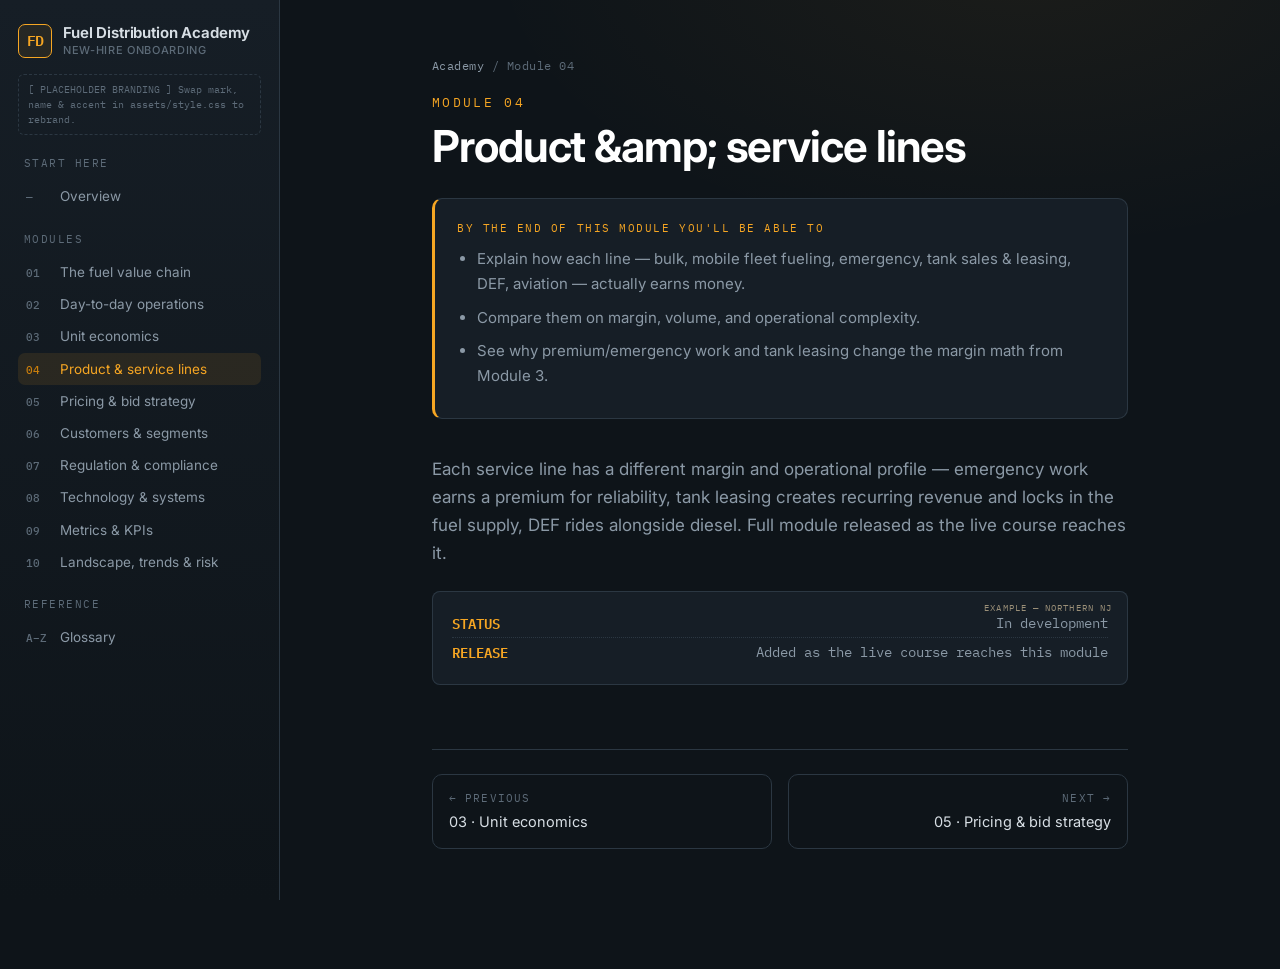
==== module-4.html @ 537ce9d8 "Add files via upload" ====
<!DOCTYPE html>
<html lang="en">
<head>
<meta charset="UTF-8">
<meta name="viewport" content="width=device-width, initial-scale=1.0">
<title>Module 04 · Product &amp; service lines — Fuel Distribution Academy</title>
<link rel="preconnect" href="https://fonts.googleapis.com">
<link rel="preconnect" href="https://fonts.gstatic.com" crossorigin>
<link href="https://fonts.googleapis.com/css2?family=Inter:wght@400;500;600;680&family=IBM+Plex+Mono:wght@400;500;600&display=swap" rel="stylesheet">
<link rel="stylesheet" href="assets/style.css">
</head>
<body>
<div class="shell">
  <aside class="rail">
    <div class="brand">
      <div class="mark">FD</div>
      <div class="name">Fuel Distribution Academy<span>New-hire onboarding</span></div>
    </div>
    <div class="placeholder-note">[ PLACEHOLDER BRANDING ] Swap mark, name &amp; accent in assets/style.css to rebrand.</div>
    <nav class="nav">
      <div class="nav-label">Start here</div>
      <a href="index.html"><span class="num">—</span><span>Overview</span></a>
      <div class="nav-label">Modules</div>
      <a href="module-1.html"><span class="num">01</span><span>The fuel value chain</span></a>
      <a href="module-2.html"><span class="num">02</span><span>Day-to-day operations</span></a>
      <a href="module-3.html"><span class="num">03</span><span>Unit economics</span></a>
      <a href="module-4.html"><span class="num">04</span><span>Product &amp; service lines</span></a>
      <a href="module-5.html"><span class="num">05</span><span>Pricing &amp; bid strategy</span></a>
      <a href="module-6.html"><span class="num">06</span><span>Customers &amp; segments</span></a>
      <a href="module-7.html"><span class="num">07</span><span>Regulation &amp; compliance</span></a>
      <a href="module-8.html"><span class="num">08</span><span>Technology &amp; systems</span></a>
      <a href="module-9.html"><span class="num">09</span><span>Metrics &amp; KPIs</span></a>
      <a href="module-10.html"><span class="num">10</span><span>Landscape, trends &amp; risk</span></a>
      <div class="nav-label">Reference</div>
      <a href="glossary.html"><span class="num">A–Z</span><span>Glossary</span></a>
    </nav>
  </aside>
  <main class="main">
    <div class="wrap">
      <div class="crumb"><a href="index.html">Academy</a> / Module 04</div>
      <div class="module-num">Module 04</div>
      <h1>Product &amp;amp; service lines</h1>
      <div class="objectives">
        <div class="h">By the end of this module you'll be able to</div>
        <ul>
          <li>Explain how each line — bulk, mobile fleet fueling, emergency, tank sales &amp; leasing, DEF, aviation — actually earns money.</li>
          <li>Compare them on margin, volume, and operational complexity.</li>
          <li>See why premium/emergency work and tank leasing change the margin math from Module 3.</li>
        </ul>
      </div>
      <p style="color:var(--text-dim)">Each service line has a different margin and operational profile — emergency work earns a premium for reliability, tank leasing creates recurring revenue and locks in the fuel supply, DEF rides alongside diesel. Full module released as the live course reaches it.</p>
      <div class="ticket" style="background:#161e26;color:var(--text-dim);box-shadow:inset 0 0 0 1px var(--line)">
        <div class="row" style="border-color:#2b3742"><b style="color:var(--amber)">STATUS</b><span>In development</span></div>
        <div class="row" style="border-color:#2b3742"><b style="color:var(--amber)">RELEASE</b><span>Added as the live course reaches this module</span></div>
      </div>
<nav class="pager"><a href="module-3.html"><div class="dir">← Previous</div><div class="ttl">03 · Unit economics</div></a><a class="next" href="module-5.html"><div class="dir">Next →</div><div class="ttl">05 · Pricing &amp; bid strategy</div></a></nav>
    </div>
  </main>
</div>
<script src="assets/app.js"></script>
</body>
</html>
---- assets/style.css ----
/* ============================================================
   Fuel Distribution Academy — shared styles
   Visual direction: the "instrument panel" of a fuel distributor.
   Steel/diesel palette, a gauge-amber accent, monospace for all
   numbers/prices (the way a rack ticket reads), humanist sans for body.
   ============================================================ */

:root {
  /* palette — steel & diesel */
  --ink:        #0e1419;   /* near-black steel */
  --panel:      #161e26;   /* raised panel */
  --panel-2:    #1d2832;   /* hover / nested */
  --line:       #2b3742;   /* hairline */
  --line-soft:  #222d37;
  --text:       #d7dee4;   /* primary text on dark */
  --text-dim:   #8b99a6;   /* secondary */
  --text-faint: #5d6b78;   /* captions */
  --amber:      #f6a623;   /* gauge amber — the one accent */
  --amber-deep: #c97e0c;
  --diesel:     #6fd08c;   /* "clear" green, used sparingly for correct/answer */
  --dyed:       #e0564b;   /* red-dyed diesel cue, used for warnings/risk */
  --paper:      #f4f2ec;   /* rack-ticket paper for callouts */

  --maxw: 1180px;
  --rail: 280px;

  --mono: 'IBM Plex Mono', ui-monospace, 'SF Mono', Menlo, monospace;
  --sans: 'Inter', system-ui, -apple-system, 'Segoe UI', sans-serif;
}

* { box-sizing: border-box; }

html { scroll-behavior: smooth; }
@media (prefers-reduced-motion: reduce) {
  html { scroll-behavior: auto; }
  * { animation: none !important; transition: none !important; }
}

body {
  margin: 0;
  background:
    radial-gradient(900px 500px at 80% -5%, rgba(246,166,35,0.06), transparent 60%),
    var(--ink);
  color: var(--text);
  font-family: var(--sans);
  font-size: 17px;
  line-height: 1.65;
  -webkit-font-smoothing: antialiased;
}

a { color: var(--amber); text-decoration: none; }
a:hover { text-decoration: underline; }

/* ---------- layout shell ---------- */
.shell { display: grid; grid-template-columns: var(--rail) 1fr; min-height: 100vh; }

/* ---------- sidebar ---------- */
.rail {
  position: sticky; top: 0; align-self: start;
  height: 100vh; overflow-y: auto;
  background: linear-gradient(180deg, var(--panel), var(--ink));
  border-right: 1px solid var(--line);
  padding: 24px 18px 40px;
}
.brand { display: flex; align-items: center; gap: 11px; margin-bottom: 4px; }
.brand .mark {
  width: 34px; height: 34px; flex: none;
  border: 1.5px solid var(--amber); border-radius: 7px;
  display: grid; place-items: center;
  font-family: var(--mono); font-weight: 600; color: var(--amber);
  font-size: 15px; letter-spacing: -1px;
  background: rgba(246,166,35,0.07);
}
.brand .name { font-weight: 650; font-size: 15px; line-height: 1.2; letter-spacing: -0.01em; }
.brand .name span { display: block; color: var(--text-faint); font-weight: 500; font-size: 11px; letter-spacing: 0.06em; text-transform: uppercase; margin-top: 2px; }
.rail .placeholder-note {
  font-family: var(--mono); font-size: 10px; color: var(--text-faint);
  border: 1px dashed var(--line); border-radius: 6px;
  padding: 7px 9px; margin: 16px 0 20px; line-height: 1.5;
}

.nav-label {
  font-family: var(--mono); font-size: 10.5px; letter-spacing: 0.14em;
  text-transform: uppercase; color: var(--text-faint);
  margin: 18px 6px 8px;
}
.nav a {
  display: grid; grid-template-columns: 30px 1fr; align-items: baseline;
  gap: 4px; padding: 7px 8px; border-radius: 7px;
  color: var(--text-dim); font-size: 13.5px; line-height: 1.35;
  text-decoration: none; transition: background 0.15s, color 0.15s;
}
.nav a .num { font-family: var(--mono); font-size: 11px; color: var(--text-faint); }
.nav a:hover { background: var(--panel-2); color: var(--text); text-decoration: none; }
.nav a.active { background: rgba(246,166,35,0.10); color: var(--amber); }
.nav a.active .num { color: var(--amber-deep); }

/* ---------- main column ---------- */
.main { padding: 0; min-width: 0; }
.wrap { max-width: 760px; margin: 0 auto; padding: 56px 32px 120px; }

/* ---------- hero (home only) ---------- */
.hero { max-width: var(--maxw); margin: 0 auto; padding: 80px 32px 40px; }
.hero .eyebrow {
  font-family: var(--mono); font-size: 12px; letter-spacing: 0.16em;
  text-transform: uppercase; color: var(--amber); margin-bottom: 22px;
}
.hero h1 {
  font-size: clamp(38px, 6vw, 68px); line-height: 1.02; letter-spacing: -0.03em;
  font-weight: 680; margin: 0 0 22px; color: #fff;
}
.hero h1 em { font-style: normal; color: var(--amber); }
.hero .lede { font-size: 20px; color: var(--text-dim); max-width: 620px; line-height: 1.6; }

/* ticker strip under hero */
.ticker {
  max-width: var(--maxw); margin: 30px auto 0; padding: 0 32px;
  display: flex; flex-wrap: wrap; gap: 10px;
}
.tick {
  font-family: var(--mono); font-size: 12.5px;
  border: 1px solid var(--line); border-radius: 6px;
  padding: 7px 11px; color: var(--text-dim);
  background: var(--panel);
}
.tick b { color: var(--text); font-weight: 600; }
.tick .up { color: var(--dyed); }
.tick .dn { color: var(--diesel); }

/* ---------- module grid (home) ---------- */
.grid {
  max-width: var(--maxw); margin: 64px auto 0; padding: 0 32px;
  display: grid; grid-template-columns: repeat(2, 1fr); gap: 16px;
}
.card {
  display: block; border: 1px solid var(--line); border-radius: 12px;
  background: linear-gradient(180deg, var(--panel), rgba(22,30,38,0.5));
  padding: 22px 22px 24px; color: var(--text); text-decoration: none;
  transition: border-color 0.18s, transform 0.18s, background 0.18s;
}
.card:hover { border-color: var(--amber-deep); transform: translateY(-2px); text-decoration: none; background: var(--panel-2); }
.card .cnum { font-family: var(--mono); font-size: 12px; color: var(--amber); letter-spacing: 0.1em; }
.card h3 { margin: 8px 0 7px; font-size: 19px; letter-spacing: -0.01em; line-height: 1.2; color: #fff; }
.card p { margin: 0; color: var(--text-dim); font-size: 14.5px; line-height: 1.5; }

/* ---------- article (module pages) ---------- */
.crumb { font-family: var(--mono); font-size: 12px; color: var(--text-faint); letter-spacing: 0.04em; margin-bottom: 16px; }
.crumb a { color: var(--text-dim); }
.module-num {
  font-family: var(--mono); font-size: 13px; letter-spacing: 0.18em;
  text-transform: uppercase; color: var(--amber); margin-bottom: 10px;
}
.wrap h1 { font-size: clamp(30px, 5vw, 44px); line-height: 1.06; letter-spacing: -0.025em; font-weight: 670; margin: 0 0 28px; color: #fff; }
.wrap h2 {
  font-size: 24px; letter-spacing: -0.015em; margin: 52px 0 14px; color: #fff;
  padding-top: 10px; font-weight: 640;
}
.wrap h3 { font-size: 18px; margin: 32px 0 10px; color: var(--text); font-weight: 620; }
.wrap p { margin: 0 0 18px; }
.wrap ul, .wrap ol { margin: 0 0 18px; padding-left: 22px; }
.wrap li { margin-bottom: 9px; }
.wrap strong { color: #fff; font-weight: 640; }
.wrap em { color: var(--text); }

/* objectives panel */
.objectives {
  border: 1px solid var(--line); border-left: 3px solid var(--amber);
  border-radius: 10px; background: var(--panel);
  padding: 20px 22px; margin: 0 0 36px;
}
.objectives .h {
  font-family: var(--mono); font-size: 11px; letter-spacing: 0.14em;
  text-transform: uppercase; color: var(--amber); margin: 0 0 10px;
}
.objectives ul { margin: 0; padding-left: 20px; }
.objectives li { color: var(--text-dim); font-size: 15px; }

/* rack-ticket style callout (for concrete examples) */
.ticket {
  background: var(--paper); color: #1a1a1a; border-radius: 8px;
  padding: 18px 20px; margin: 24px 0; font-family: var(--mono);
  font-size: 14px; line-height: 1.6;
  box-shadow: 0 1px 0 rgba(0,0,0,0.4), inset 0 0 0 1px rgba(0,0,0,0.08);
  position: relative;
}
.ticket::before {
  content: "EXAMPLE — NORTHERN NJ"; position: absolute; top: 10px; right: 16px;
  font-size: 9px; letter-spacing: 0.12em; color: #9a8f78;
}
.ticket .row { display: flex; justify-content: space-between; gap: 16px; border-bottom: 1px dotted #c9c2b2; padding: 3px 0; }
.ticket .row:last-child { border-bottom: 0; }
.ticket .row b { font-weight: 600; }
.ticket .tot { margin-top: 8px; border-top: 1.5px solid #1a1a1a; padding-top: 8px; font-weight: 700; }

/* inline data emphasis */
.num { font-family: var(--mono); color: var(--amber); font-weight: 500; }

/* key terms */
.terms { border-top: 1px solid var(--line); margin-top: 44px; padding-top: 24px; }
.terms .h { font-family: var(--mono); font-size: 11px; letter-spacing: 0.14em; text-transform: uppercase; color: var(--text-faint); margin-bottom: 14px; }
.terms dl { margin: 0; }
.terms dt { font-family: var(--mono); color: var(--amber); font-size: 14px; margin-top: 14px; }
.terms dd { margin: 4px 0 0; color: var(--text-dim); font-size: 15px; }

/* check-your-understanding */
.checks { margin-top: 44px; }
.checks > .h { font-family: var(--mono); font-size: 11px; letter-spacing: 0.14em; text-transform: uppercase; color: var(--amber); margin-bottom: 16px; }
details.q {
  border: 1px solid var(--line); border-radius: 10px; background: var(--panel);
  margin-bottom: 12px; overflow: hidden;
}
details.q summary {
  cursor: pointer; padding: 16px 20px; font-weight: 560; color: var(--text);
  list-style: none; display: flex; gap: 12px; align-items: flex-start;
}
details.q summary::-webkit-details-marker { display: none; }
details.q summary .qn {
  font-family: var(--mono); color: var(--amber); flex: none; font-size: 14px; margin-top: 1px;
}
details.q summary .reveal {
  margin-left: auto; font-family: var(--mono); font-size: 11px; color: var(--text-faint);
  border: 1px solid var(--line); border-radius: 5px; padding: 2px 8px; white-space: nowrap;
}
details.q[open] summary .reveal { color: var(--amber); border-color: var(--amber-deep); }
details.q .ans {
  padding: 0 20px 18px 46px; color: var(--text-dim); font-size: 15px;
  border-top: 1px solid var(--line-soft); margin-top: 2px; padding-top: 14px;
}
details.q .ans strong { color: var(--diesel); }

/* page nav (prev/next) */
.pager { display: flex; justify-content: space-between; gap: 16px; margin-top: 64px; border-top: 1px solid var(--line); padding-top: 24px; }
.pager a { display: block; flex: 1; border: 1px solid var(--line); border-radius: 10px; padding: 14px 16px; color: var(--text); }
.pager a:hover { border-color: var(--amber-deep); text-decoration: none; background: var(--panel); }
.pager .dir { font-family: var(--mono); font-size: 11px; color: var(--text-faint); letter-spacing: 0.1em; text-transform: uppercase; }
.pager .ttl { font-size: 14.5px; margin-top: 3px; color: var(--text); }
.pager .next { text-align: right; }
.pager .disabled { opacity: 0.3; pointer-events: none; }

/* glossary */
.glossary-search {
  width: 100%; background: var(--panel); border: 1px solid var(--line);
  border-radius: 9px; padding: 13px 15px; color: var(--text);
  font-family: var(--mono); font-size: 14px; margin-bottom: 8px;
}
.glossary-search:focus { outline: none; border-color: var(--amber); }
.gcount { font-family: var(--mono); font-size: 12px; color: var(--text-faint); margin-bottom: 24px; }
.gitem { border-bottom: 1px solid var(--line-soft); padding: 16px 0; }
.gitem .term { font-family: var(--mono); color: var(--amber); font-size: 16px; }
.gitem .def { color: var(--text-dim); font-size: 15px; margin-top: 5px; }
.gitem.hidden { display: none; }

/* footer */
.foot { border-top: 1px solid var(--line); margin-top: 40px; padding: 28px 0 0; color: var(--text-faint); font-size: 12.5px; font-family: var(--mono); }

/* focus visibility */
:focus-visible { outline: 2px solid var(--amber); outline-offset: 2px; border-radius: 4px; }

/* ---------- responsive ---------- */
@media (max-width: 860px) {
  .shell { grid-template-columns: 1fr; }
  .rail {
    position: static; height: auto; border-right: 0;
    border-bottom: 1px solid var(--line);
  }
  .nav { display: grid; grid-template-columns: repeat(2, 1fr); gap: 2px; }
  .nav-label { grid-column: 1 / -1; }
  .grid { grid-template-columns: 1fr; }
  .hero { padding-top: 48px; }
  .wrap { padding: 36px 22px 90px; }
  .pager { flex-direction: column; }
}

/* ============================================================
   Answer-and-check feature (added in v2)
   ============================================================ */
details.q .answer-zone {
  padding: 4px 20px 18px 46px;
  border-top: 1px solid var(--line-soft);
  margin-top: 2px;
}
.answer-zone .prompt {
  font-family: var(--mono); font-size: 11px; letter-spacing: 0.1em;
  text-transform: uppercase; color: var(--text-faint); margin: 14px 0 8px;
}
.answer-box {
  width: 100%; min-height: 92px; resize: vertical;
  background: var(--ink); border: 1px solid var(--line); border-radius: 9px;
  color: var(--text); font-family: var(--sans); font-size: 15px; line-height: 1.55;
  padding: 12px 14px;
}
.answer-box:focus { outline: none; border-color: var(--amber); }
.answer-box::placeholder { color: var(--text-faint); }
.answer-actions { display: flex; gap: 10px; align-items: center; margin-top: 10px; flex-wrap: wrap; }
.btn-check {
  font-family: var(--sans); font-weight: 600; font-size: 14px;
  background: var(--amber); color: #1a1206; border: 0; border-radius: 8px;
  padding: 10px 18px; cursor: pointer; transition: background 0.15s;
}
.btn-check:hover { background: #ffb733; }
.btn-check:disabled { opacity: 0.55; cursor: default; }
.dictation-hint {
  font-family: var(--mono); font-size: 11px; color: var(--text-faint);
}
.dictation-hint b { color: var(--text-dim); font-weight: 500; }

.feedback {
  margin-top: 16px; border: 1px solid var(--line); border-left: 3px solid var(--diesel);
  border-radius: 10px; background: var(--panel); padding: 16px 18px;
  font-size: 15px; line-height: 1.6; color: var(--text); display: none;
}
.feedback.show { display: block; }
.feedback .fh {
  font-family: var(--mono); font-size: 11px; letter-spacing: 0.12em; text-transform: uppercase;
  color: var(--diesel); margin-bottom: 10px;
}
.feedback p { margin: 0 0 12px; }
.feedback p:last-child { margin-bottom: 0; }
.feedback.error { border-left-color: var(--dyed); }
.feedback.error .fh { color: var(--dyed); }

.thinking { display: inline-flex; gap: 5px; align-items: center; }
.thinking span {
  width: 6px; height: 6px; border-radius: 50%; background: var(--diesel);
  animation: pulse 1.2s infinite ease-in-out;
}
.thinking span:nth-child(2) { animation-delay: 0.2s; }
.thinking span:nth-child(3) { animation-delay: 0.4s; }
@keyframes pulse { 0%,100% { opacity: 0.3; } 50% { opacity: 1; } }

.model-answer {
  margin-top: 14px; padding-top: 14px; border-top: 1px dotted var(--line);
  color: var(--text-dim); font-size: 14.5px; display: none;
}
.model-answer.show { display: block; }
.model-answer .mh {
  font-family: var(--mono); font-size: 11px; letter-spacing: 0.1em; text-transform: uppercase;
  color: var(--text-faint); margin-bottom: 6px;
}
.model-answer strong { color: var(--diesel); }
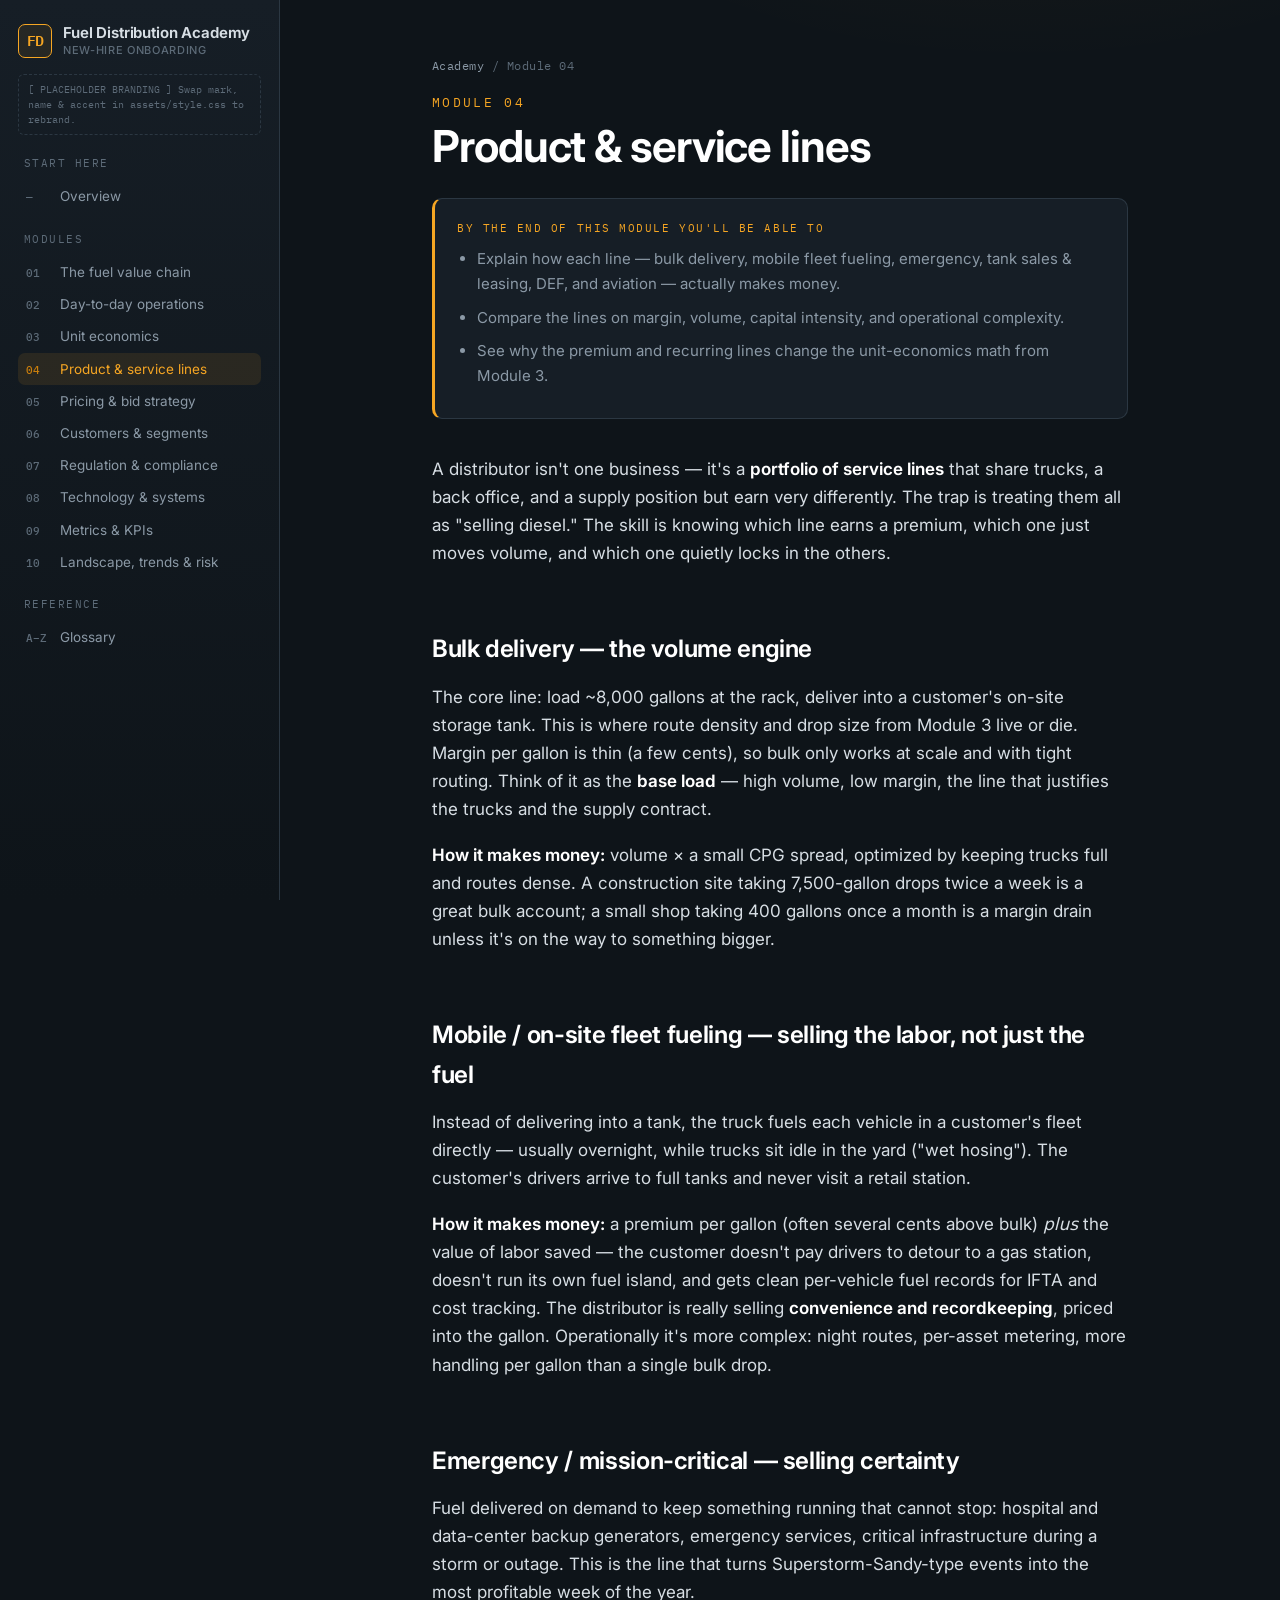
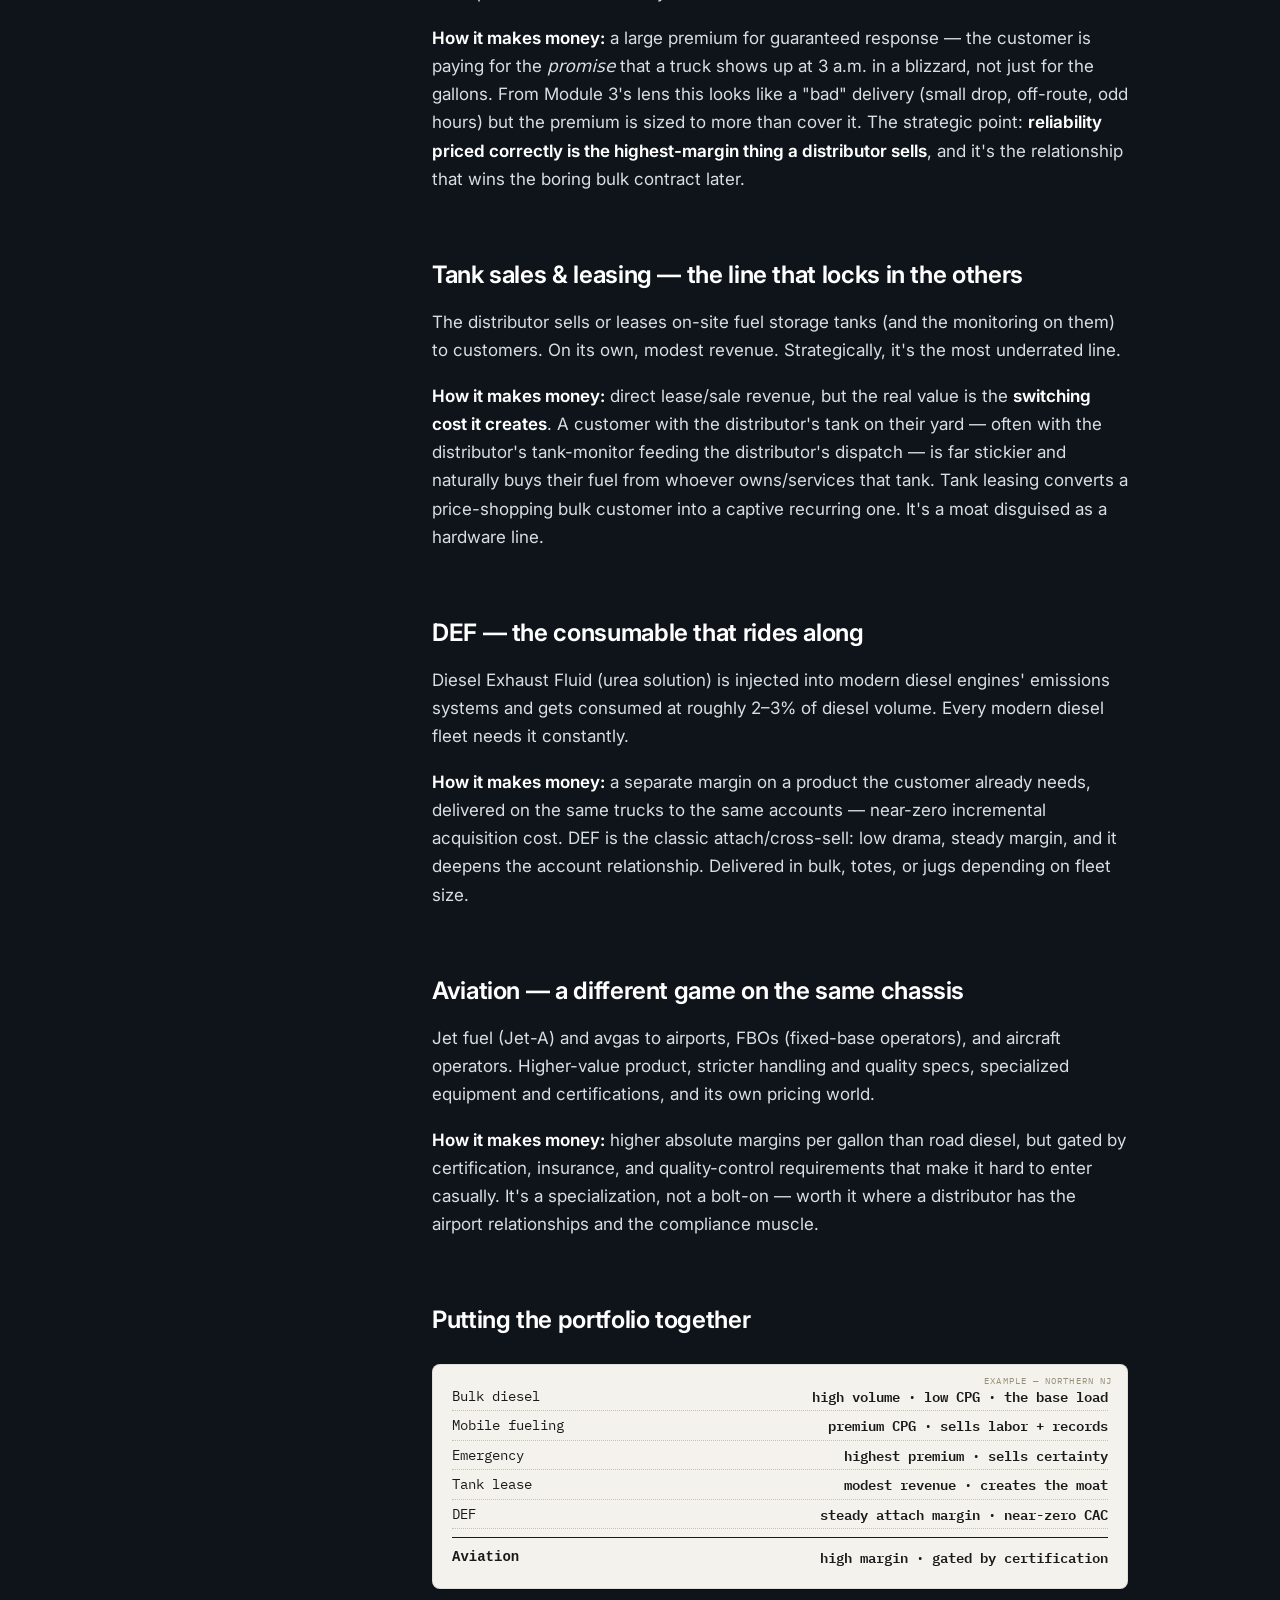
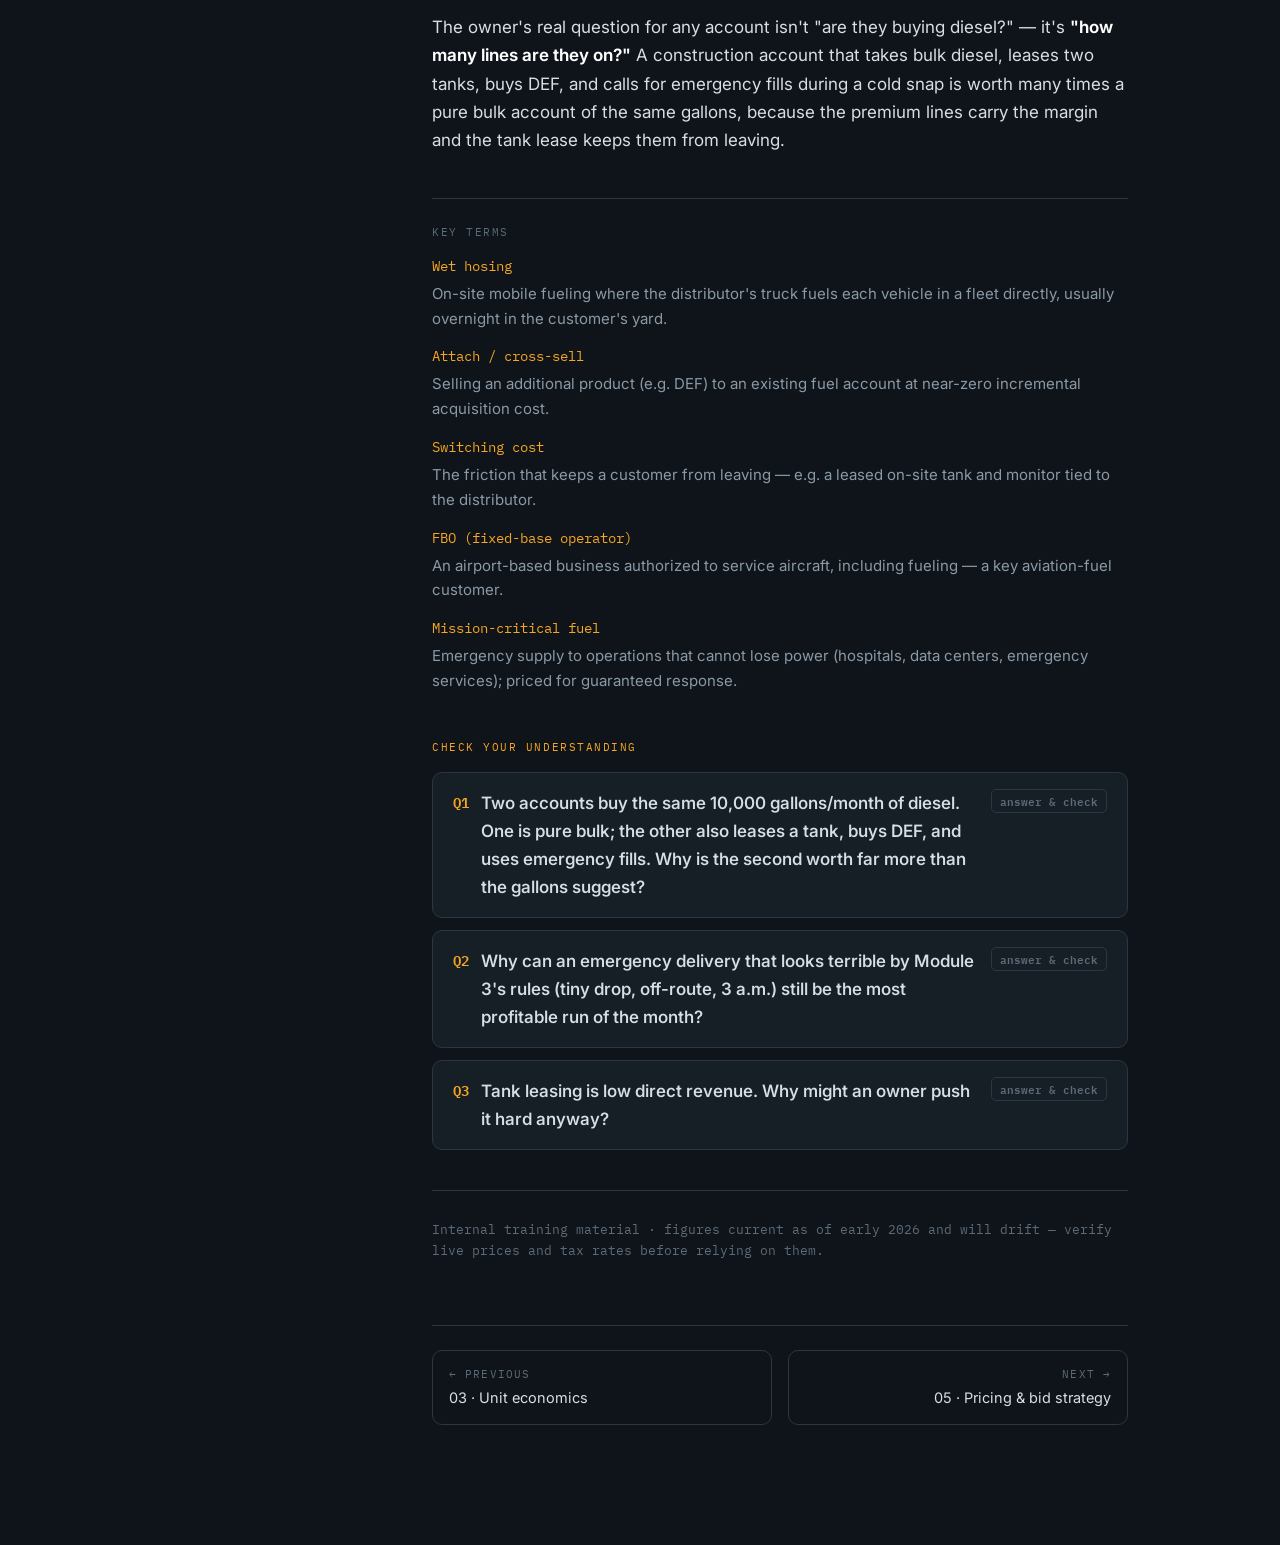
==== commit f7c99755: "Add files via upload Fill in modules 4-10" ====
--- a/module-4.html
+++ b/module-4.html
@@ -39,21 +39,81 @@
     <div class="wrap">
       <div class="crumb"><a href="index.html">Academy</a> / Module 04</div>
       <div class="module-num">Module 04</div>
-      <h1>Product &amp;amp; service lines</h1>
+      <h1>Product &amp; service lines</h1>
+
       <div class="objectives">
         <div class="h">By the end of this module you'll be able to</div>
         <ul>
-          <li>Explain how each line — bulk, mobile fleet fueling, emergency, tank sales &amp; leasing, DEF, aviation — actually earns money.</li>
-          <li>Compare them on margin, volume, and operational complexity.</li>
-          <li>See why premium/emergency work and tank leasing change the margin math from Module 3.</li>
+          <li>Explain how each line — bulk delivery, mobile fleet fueling, emergency, tank sales &amp; leasing, DEF, and aviation — actually makes money.</li>
+          <li>Compare the lines on margin, volume, capital intensity, and operational complexity.</li>
+          <li>See why the premium and recurring lines change the unit-economics math from Module 3.</li>
         </ul>
       </div>
-      <p style="color:var(--text-dim)">Each service line has a different margin and operational profile — emergency work earns a premium for reliability, tank leasing creates recurring revenue and locks in the fuel supply, DEF rides alongside diesel. Full module released as the live course reaches it.</p>
-      <div class="ticket" style="background:#161e26;color:var(--text-dim);box-shadow:inset 0 0 0 1px var(--line)">
-        <div class="row" style="border-color:#2b3742"><b style="color:var(--amber)">STATUS</b><span>In development</span></div>
-        <div class="row" style="border-color:#2b3742"><b style="color:var(--amber)">RELEASE</b><span>Added as the live course reaches this module</span></div>
+
+      <p>A distributor isn't one business — it's a <strong>portfolio of service lines</strong> that share trucks, a back office, and a supply position but earn very differently. The trap is treating them all as "selling diesel." The skill is knowing which line earns a premium, which one just moves volume, and which one quietly locks in the others.</p>
+
+      <h2>Bulk delivery — the volume engine</h2>
+      <p>The core line: load ~8,000 gallons at the rack, deliver into a customer's on-site storage tank. This is where route density and drop size from Module 3 live or die. Margin per gallon is thin (a few cents), so bulk only works at scale and with tight routing. Think of it as the <strong>base load</strong> — high volume, low margin, the line that justifies the trucks and the supply contract.</p>
+      <p><strong>How it makes money:</strong> volume × a small CPG spread, optimized by keeping trucks full and routes dense. A construction site taking 7,500-gallon drops twice a week is a great bulk account; a small shop taking 400 gallons once a month is a margin drain unless it's on the way to something bigger.</p>
+
+      <h2>Mobile / on-site fleet fueling — selling the labor, not just the fuel</h2>
+      <p>Instead of delivering into a tank, the truck fuels each vehicle in a customer's fleet directly — usually overnight, while trucks sit idle in the yard ("wet hosing"). The customer's drivers arrive to full tanks and never visit a retail station.</p>
+      <p><strong>How it makes money:</strong> a premium per gallon (often several cents above bulk) <em>plus</em> the value of labor saved — the customer doesn't pay drivers to detour to a gas station, doesn't run its own fuel island, and gets clean per-vehicle fuel records for IFTA and cost tracking. The distributor is really selling <strong>convenience and recordkeeping</strong>, priced into the gallon. Operationally it's more complex: night routes, per-asset metering, more handling per gallon than a single bulk drop.</p>
+
+      <h2>Emergency / mission-critical — selling certainty</h2>
+      <p>Fuel delivered on demand to keep something running that cannot stop: hospital and data-center backup generators, emergency services, critical infrastructure during a storm or outage. This is the line that turns Superstorm-Sandy-type events into the most profitable week of the year.</p>
+      <p><strong>How it makes money:</strong> a large premium for guaranteed response — the customer is paying for the <em>promise</em> that a truck shows up at 3 a.m. in a blizzard, not just for the gallons. From Module 3's lens this looks like a "bad" delivery (small drop, off-route, odd hours) but the premium is sized to more than cover it. The strategic point: <strong>reliability priced correctly is the highest-margin thing a distributor sells</strong>, and it's the relationship that wins the boring bulk contract later.</p>
+
+      <h2>Tank sales &amp; leasing — the line that locks in the others</h2>
+      <p>The distributor sells or leases on-site fuel storage tanks (and the monitoring on them) to customers. On its own, modest revenue. Strategically, it's the most underrated line.</p>
+      <p><strong>How it makes money:</strong> direct lease/sale revenue, but the real value is the <strong>switching cost it creates</strong>. A customer with the distributor's tank on their yard — often with the distributor's tank-monitor feeding the distributor's dispatch — is far stickier and naturally buys their fuel from whoever owns/services that tank. Tank leasing converts a price-shopping bulk customer into a captive recurring one. It's a moat disguised as a hardware line.</p>
+
+      <h2>DEF — the consumable that rides along</h2>
+      <p>Diesel Exhaust Fluid (urea solution) is injected into modern diesel engines' emissions systems and gets consumed at roughly 2–3% of diesel volume. Every modern diesel fleet needs it constantly.</p>
+      <p><strong>How it makes money:</strong> a separate margin on a product the customer already needs, delivered on the same trucks to the same accounts — near-zero incremental acquisition cost. DEF is the classic attach/cross-sell: low drama, steady margin, and it deepens the account relationship. Delivered in bulk, totes, or jugs depending on fleet size.</p>
+
+      <h2>Aviation — a different game on the same chassis</h2>
+      <p>Jet fuel (Jet-A) and avgas to airports, FBOs (fixed-base operators), and aircraft operators. Higher-value product, stricter handling and quality specs, specialized equipment and certifications, and its own pricing world.</p>
+      <p><strong>How it makes money:</strong> higher absolute margins per gallon than road diesel, but gated by certification, insurance, and quality-control requirements that make it hard to enter casually. It's a specialization, not a bolt-on — worth it where a distributor has the airport relationships and the compliance muscle.</p>
+
+      <h2>Putting the portfolio together</h2>
+      <div class="ticket">
+        <div class="row"><span>Bulk diesel</span><b>high volume · low CPG · the base load</b></div>
+        <div class="row"><span>Mobile fueling</span><b>premium CPG · sells labor + records</b></div>
+        <div class="row"><span>Emergency</span><b>highest premium · sells certainty</b></div>
+        <div class="row"><span>Tank lease</span><b>modest revenue · creates the moat</b></div>
+        <div class="row"><span>DEF</span><b>steady attach margin · near-zero CAC</b></div>
+        <div class="row tot"><span>Aviation</span><b>high margin · gated by certification</b></div>
       </div>
-<nav class="pager"><a href="module-3.html"><div class="dir">← Previous</div><div class="ttl">03 · Unit economics</div></a><a class="next" href="module-5.html"><div class="dir">Next →</div><div class="ttl">05 · Pricing &amp; bid strategy</div></a></nav>
+      <p>The owner's real question for any account isn't "are they buying diesel?" — it's <strong>"how many lines are they on?"</strong> A construction account that takes bulk diesel, leases two tanks, buys DEF, and calls for emergency fills during a cold snap is worth many times a pure bulk account of the same gallons, because the premium lines carry the margin and the tank lease keeps them from leaving.</p>
+
+      <div class="terms">
+        <div class="h">Key terms</div>
+        <dl>
+          <dt>Wet hosing</dt><dd>On-site mobile fueling where the distributor's truck fuels each vehicle in a fleet directly, usually overnight in the customer's yard.</dd>
+          <dt>Attach / cross-sell</dt><dd>Selling an additional product (e.g. DEF) to an existing fuel account at near-zero incremental acquisition cost.</dd>
+          <dt>Switching cost</dt><dd>The friction that keeps a customer from leaving — e.g. a leased on-site tank and monitor tied to the distributor.</dd>
+          <dt>FBO (fixed-base operator)</dt><dd>An airport-based business authorized to service aircraft, including fueling — a key aviation-fuel customer.</dd>
+          <dt>Mission-critical fuel</dt><dd>Emergency supply to operations that cannot lose power (hospitals, data centers, emergency services); priced for guaranteed response.</dd>
+        </dl>
+      </div>
+
+      <div class="checks">
+        <div class="h">Check your understanding</div>
+        <details class="q">
+          <summary><span class="qn">Q1</span><span>Two accounts buy the same 10,000 gallons/month of diesel. One is pure bulk; the other also leases a tank, buys DEF, and uses emergency fills. Why is the second worth far more than the gallons suggest?</span><span class="reveal">show answer</span></summary>
+          <div class="ans">Because the premium and recurring lines carry the margin, not the bulk gallons. Emergency and DEF earn well above bulk CPG, and the leased tank creates a <strong>switching cost</strong> that makes the whole relationship sticky. Same gallons, completely different profit and retention profile — you're measuring the account by line count and margin mix, not volume.</div>
+        </details>
+        <details class="q">
+          <summary><span class="qn">Q2</span><span>Why can an emergency delivery that looks terrible by Module 3's rules (tiny drop, off-route, 3 a.m.) still be the most profitable run of the month?</span><span class="reveal">show answer</span></summary>
+          <div class="ans">Because the customer is paying a large premium for <strong>guaranteed response</strong>, not for the gallons. The price is sized to cover the ugly logistics and then some — they're buying certainty. It's the inverse of the small-top-off problem: a small off-route drop is a loser at bulk pricing but a winner at emergency pricing.</div>
+        </details>
+        <details class="q">
+          <summary><span class="qn">Q3</span><span>Tank leasing is low direct revenue. Why might an owner push it hard anyway?</span><span class="reveal">show answer</span></summary>
+          <div class="ans">Because it's a <strong>moat</strong>. A customer with the distributor's tank and monitor on their yard naturally buys fuel from whoever owns and services that tank, and faces friction to switch. Leasing quietly converts price-shopping bulk customers into captive recurring ones — the strategic value dwarfs the lease revenue.</div>
+        </details>
+      </div>
+<div class="foot">Internal training material · figures current as of early 2026 and will drift — verify live prices and tax rates before relying on them.</div><nav class="pager"><a href="module-3.html"><div class="dir">← Previous</div><div class="ttl">03 · Unit economics</div></a><a class="next" href="module-5.html"><div class="dir">Next →</div><div class="ttl">05 · Pricing &amp; bid strategy</div></a></nav>
     </div>
   </main>
 </div>
